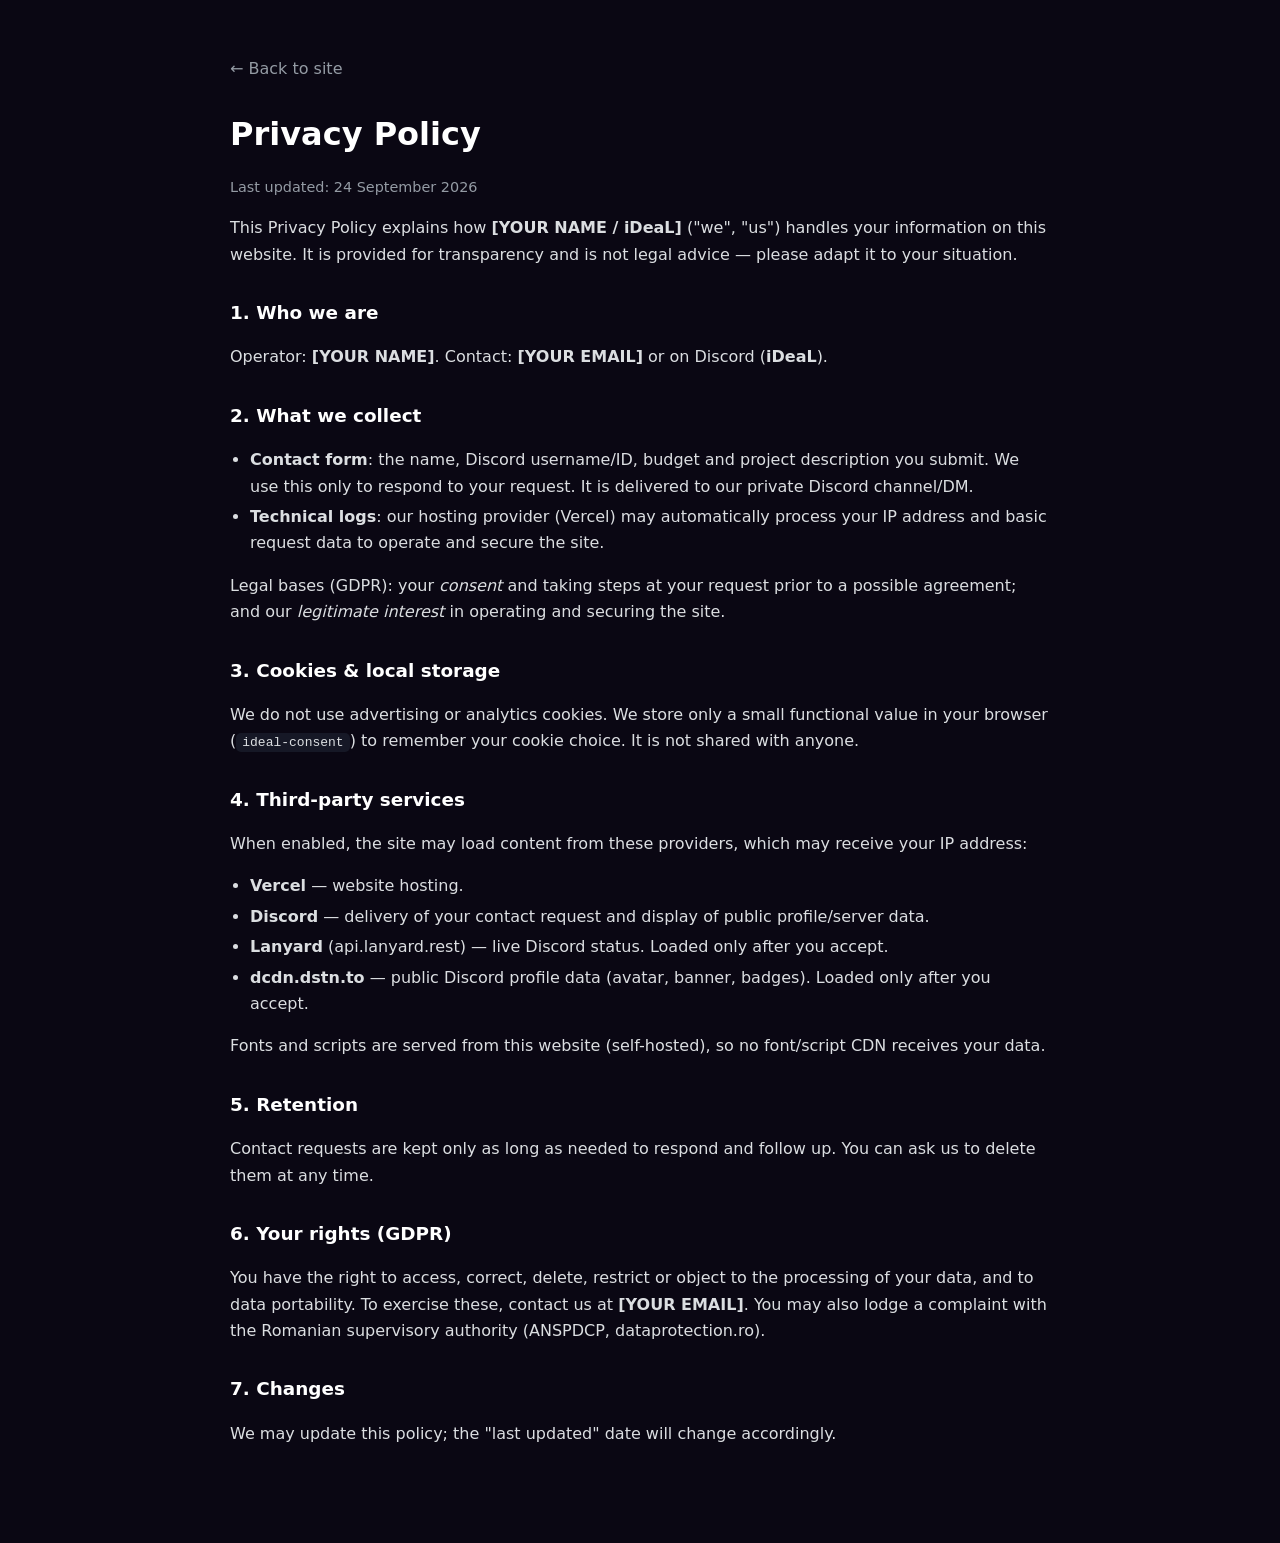
==== privacy.html @ da436e03 "v0.0.14" ====
<!DOCTYPE html><html lang="en"><head><meta charset="UTF-8">
<meta name="viewport" content="width=device-width, initial-scale=1"><title>Privacy Policy — iDeaL</title>
<style>body{margin:0;background:#0a0713;color:#dbdee1;font-family:system-ui,-apple-system,Segoe UI,Roboto,sans-serif;line-height:1.65}.wrap{max-width:820px;margin:0 auto;padding:56px 22px 80px}a{color:#a6b0ff}h1{font-size:2rem;margin:0 0 6px;color:#fff}h2{color:#fff;font-size:1.15rem;margin:30px 0 8px}.muted{color:#949ba4;font-size:.9rem}.back{display:inline-block;margin-bottom:26px;color:#949ba4;text-decoration:none}ul{padding-left:20px}li{margin:4px 0}code{background:#161826;padding:2px 6px;border-radius:5px}</style></head><body><div class="wrap">
<a class="back" href="index.html">← Back to site</a>
<h1>Privacy Policy</h1><p class="muted">Last updated: 24 September 2026</p>

<p>This Privacy Policy explains how <strong>[YOUR NAME / iDeaL]</strong> ("we", "us") handles your information on this website. It is provided for transparency and is not legal advice — please adapt it to your situation.</p>

<h2>1. Who we are</h2>
<p>Operator: <strong>[YOUR NAME]</strong>. Contact: <strong>[YOUR EMAIL]</strong> or on Discord (<strong>iDeaL</strong>).</p>

<h2>2. What we collect</h2>
<ul>
<li><strong>Contact form</strong>: the name, Discord username/ID, budget and project description you submit. We use this only to respond to your request. It is delivered to our private Discord channel/DM.</li>
<li><strong>Technical logs</strong>: our hosting provider (Vercel) may automatically process your IP address and basic request data to operate and secure the site.</li>
</ul>
<p>Legal bases (GDPR): your <em>consent</em> and taking steps at your request prior to a possible agreement; and our <em>legitimate interest</em> in operating and securing the site.</p>

<h2>3. Cookies &amp; local storage</h2>
<p>We do not use advertising or analytics cookies. We store only a small functional value in your browser (<code>ideal-consent</code>) to remember your cookie choice. It is not shared with anyone.</p>

<h2>4. Third-party services</h2>
<p>When enabled, the site may load content from these providers, which may receive your IP address:</p>
<ul>
<li><strong>Vercel</strong> — website hosting.</li>
<li><strong>Discord</strong> — delivery of your contact request and display of public profile/server data.</li>
<li><strong>Lanyard</strong> (api.lanyard.rest) — live Discord status. Loaded only after you accept.</li>
<li><strong>dcdn.dstn.to</strong> — public Discord profile data (avatar, banner, badges). Loaded only after you accept.</li>
</ul>
<p>Fonts and scripts are served from this website (self-hosted), so no font/script CDN receives your data.</p>

<h2>5. Retention</h2>
<p>Contact requests are kept only as long as needed to respond and follow up. You can ask us to delete them at any time.</p>

<h2>6. Your rights (GDPR)</h2>
<p>You have the right to access, correct, delete, restrict or object to the processing of your data, and to data portability. To exercise these, contact us at <strong>[YOUR EMAIL]</strong>. You may also lodge a complaint with the Romanian supervisory authority (ANSPDCP, dataprotection.ro).</p>

<h2>7. Changes</h2>
<p>We may update this policy; the "last updated" date will change accordingly.</p>
</div></body></html>
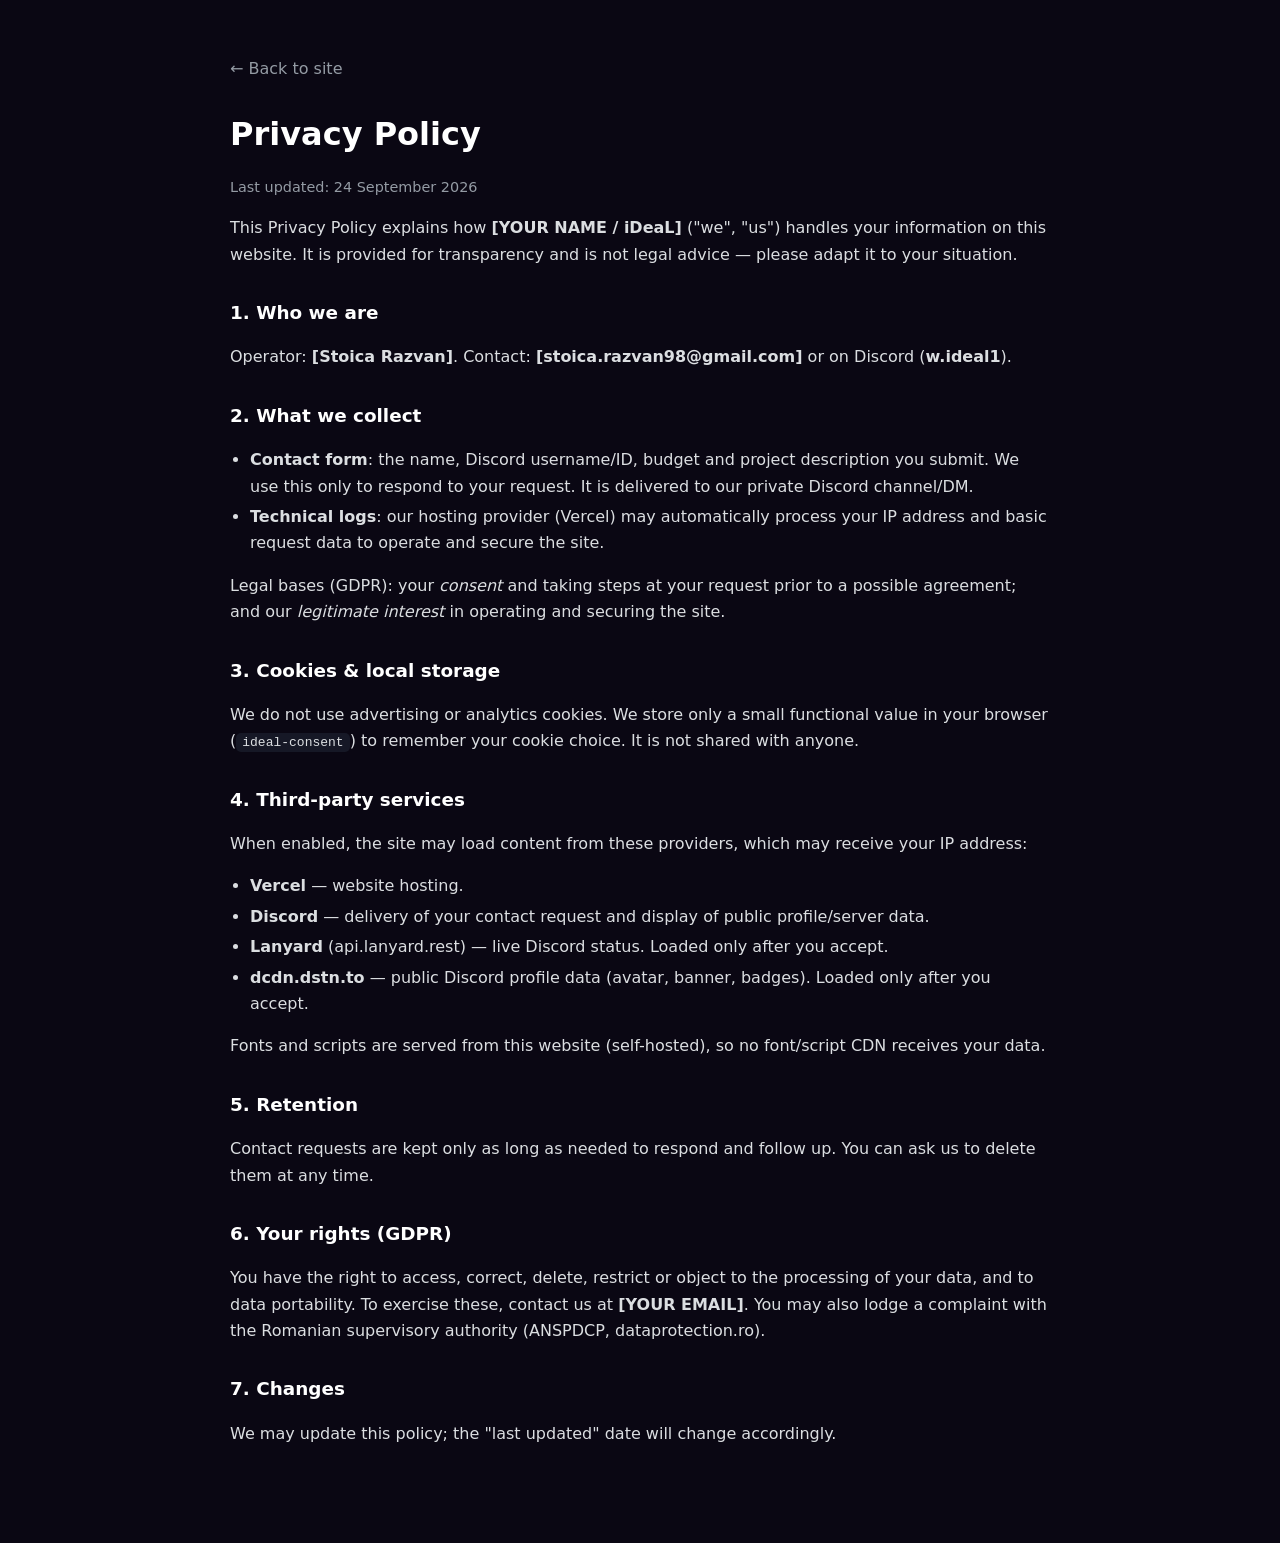
==== commit 1852cad1: "v0.0.16" ====
--- a/privacy.html
+++ b/privacy.html
@@ -7,7 +7,7 @@
 <p>This Privacy Policy explains how <strong>[YOUR NAME / iDeaL]</strong> ("we", "us") handles your information on this website. It is provided for transparency and is not legal advice — please adapt it to your situation.</p>
 
 <h2>1. Who we are</h2>
-<p>Operator: <strong>[YOUR NAME]</strong>. Contact: <strong>[YOUR EMAIL]</strong> or on Discord (<strong>iDeaL</strong>).</p>
+<p>Operator: <strong>[Stoica Razvan]</strong>. Contact: <strong>[stoica.razvan98@gmail.com]</strong> or on Discord (<strong>w.ideal1</strong>).</p>
 
 <h2>2. What we collect</h2>
 <ul>
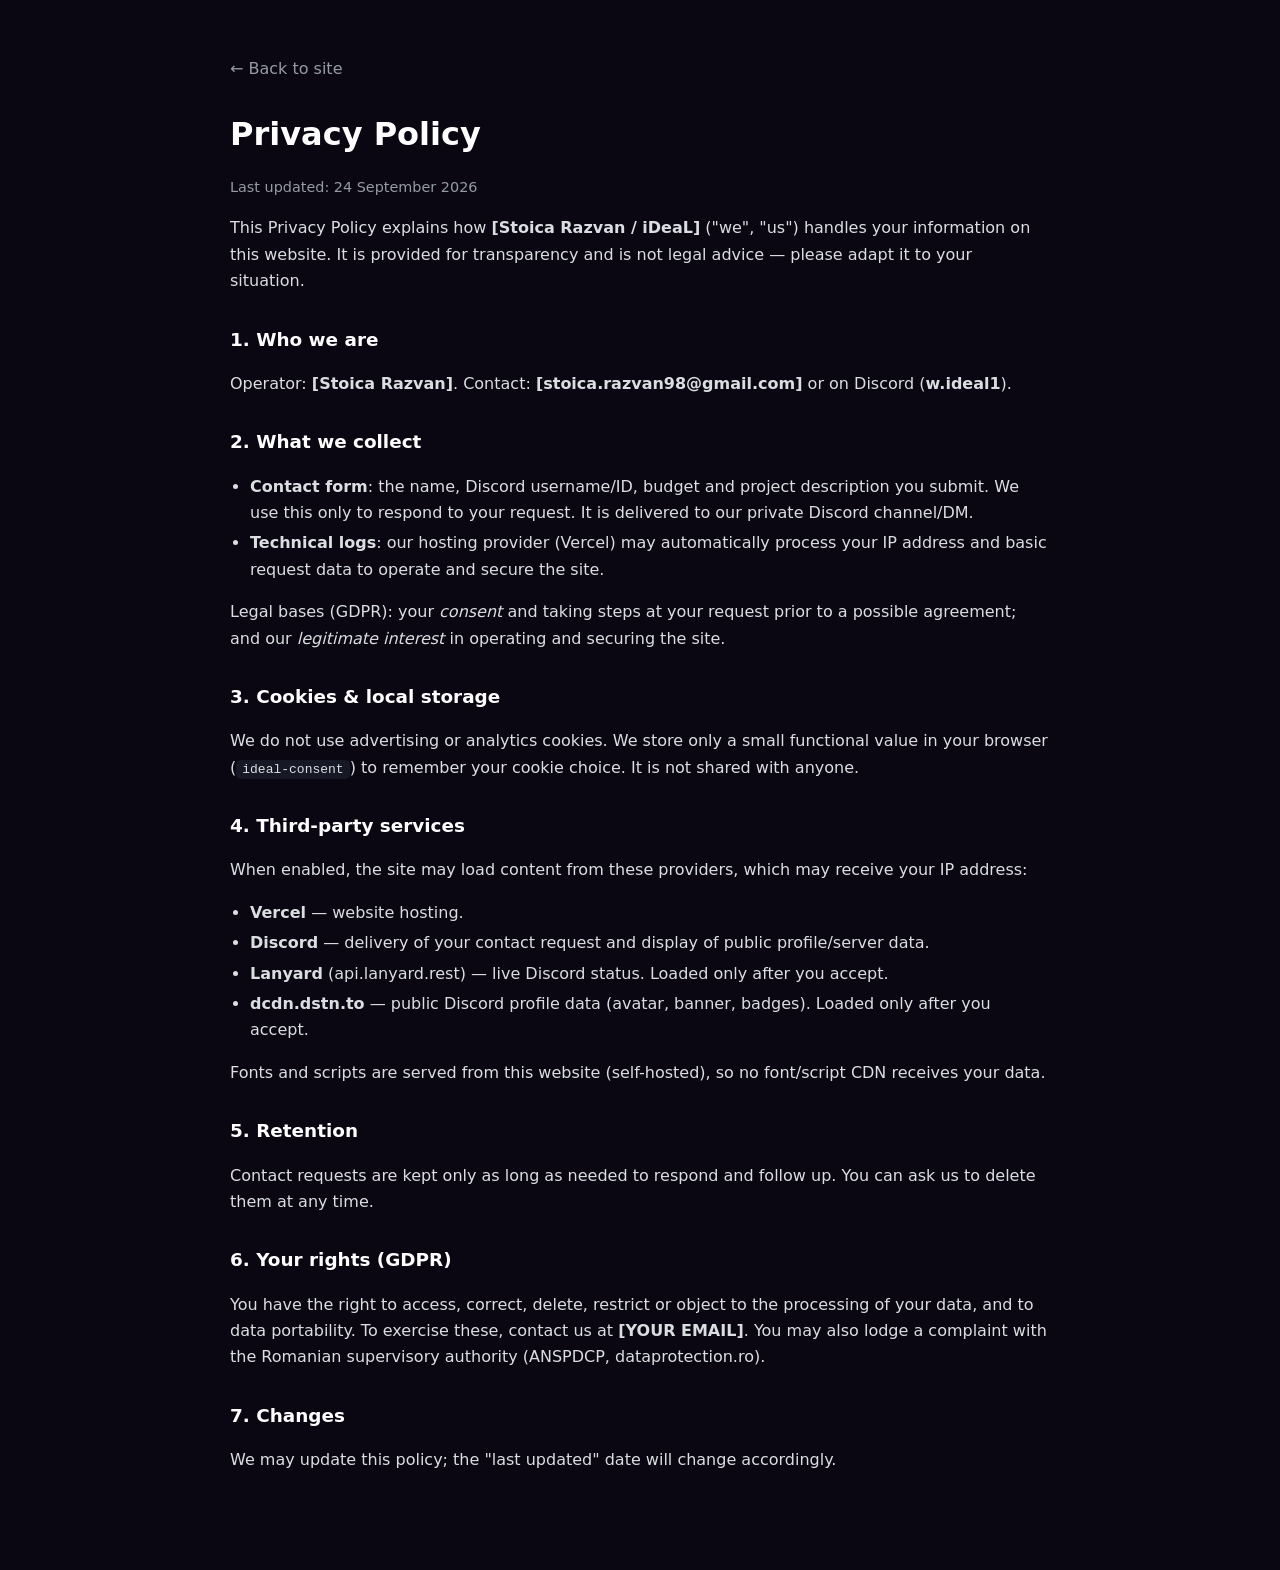
==== commit df7fef25: "v0.0.17" ====
--- a/privacy.html
+++ b/privacy.html
@@ -4,7 +4,7 @@
 <a class="back" href="index.html">← Back to site</a>
 <h1>Privacy Policy</h1><p class="muted">Last updated: 24 September 2026</p>
 
-<p>This Privacy Policy explains how <strong>[YOUR NAME / iDeaL]</strong> ("we", "us") handles your information on this website. It is provided for transparency and is not legal advice — please adapt it to your situation.</p>
+<p>This Privacy Policy explains how <strong>[Stoica Razvan / iDeaL]</strong> ("we", "us") handles your information on this website. It is provided for transparency and is not legal advice — please adapt it to your situation.</p>
 
 <h2>1. Who we are</h2>
 <p>Operator: <strong>[Stoica Razvan]</strong>. Contact: <strong>[stoica.razvan98@gmail.com]</strong> or on Discord (<strong>w.ideal1</strong>).</p>
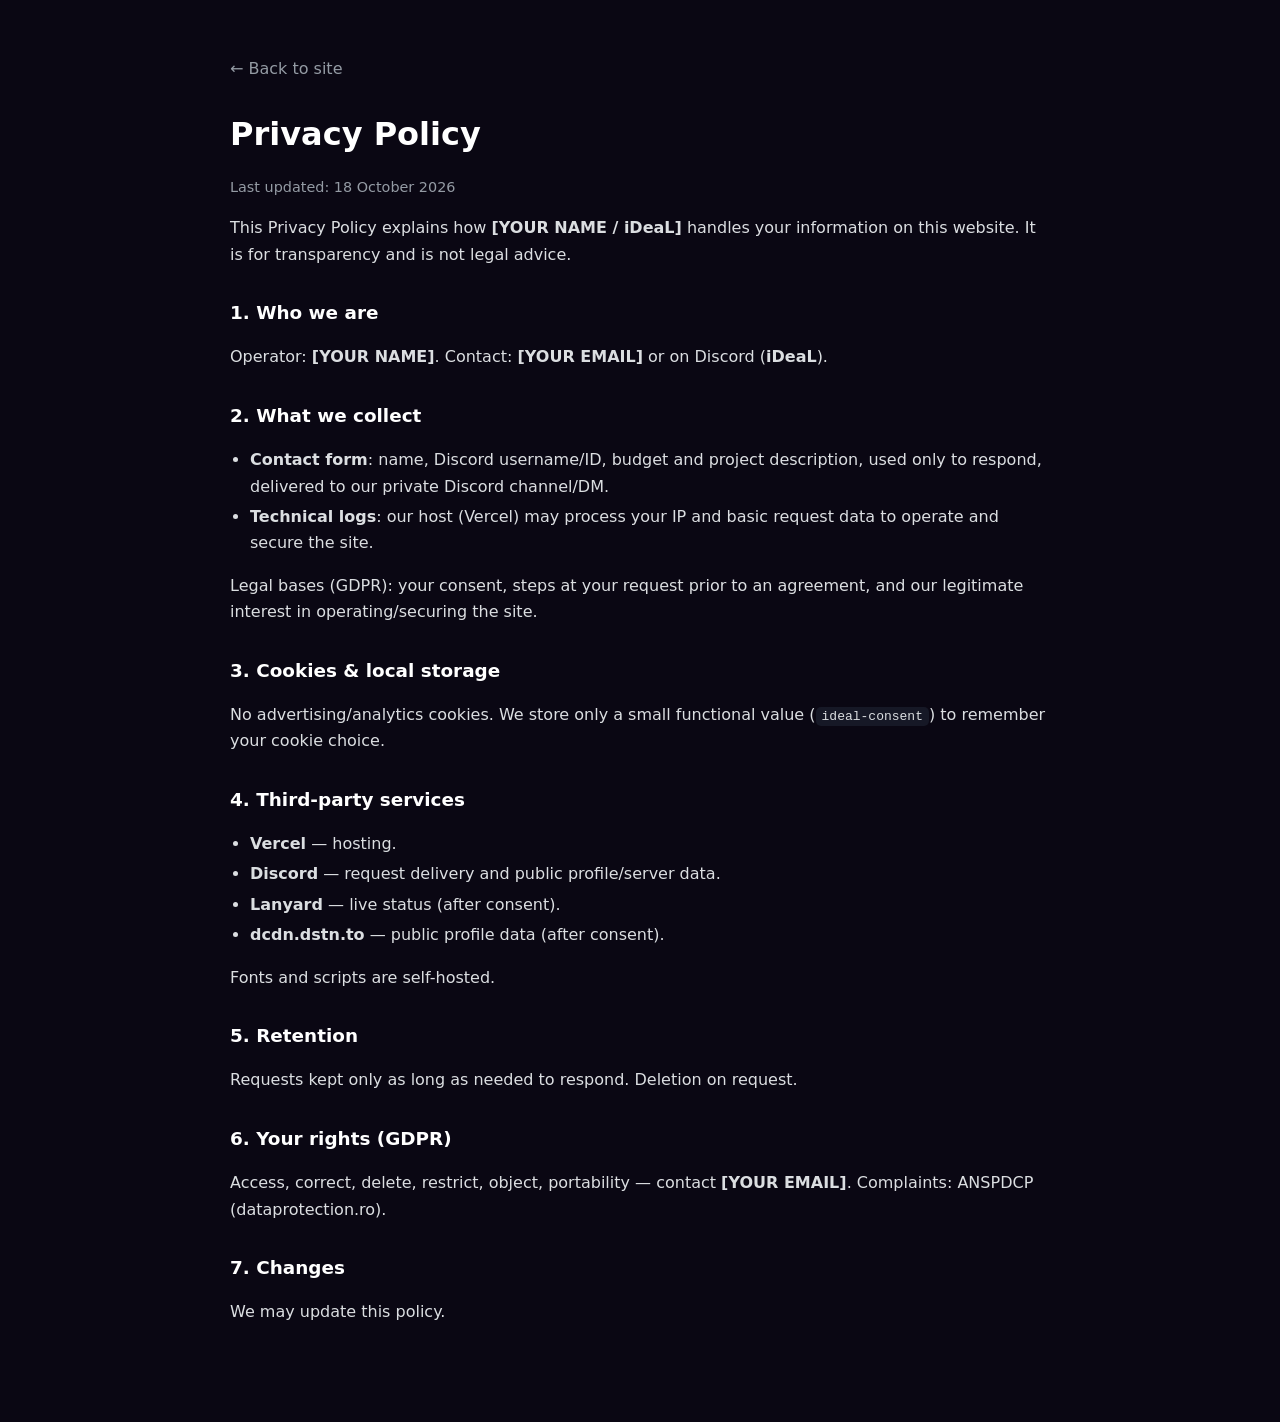
==== commit 14bfbada: "v0.0.19" ====
--- a/privacy.html
+++ b/privacy.html
@@ -1,40 +1,11 @@
-<!DOCTYPE html><html lang="en"><head><meta charset="UTF-8">
-<meta name="viewport" content="width=device-width, initial-scale=1"><title>Privacy Policy — iDeaL</title>
-<style>body{margin:0;background:#0a0713;color:#dbdee1;font-family:system-ui,-apple-system,Segoe UI,Roboto,sans-serif;line-height:1.65}.wrap{max-width:820px;margin:0 auto;padding:56px 22px 80px}a{color:#a6b0ff}h1{font-size:2rem;margin:0 0 6px;color:#fff}h2{color:#fff;font-size:1.15rem;margin:30px 0 8px}.muted{color:#949ba4;font-size:.9rem}.back{display:inline-block;margin-bottom:26px;color:#949ba4;text-decoration:none}ul{padding-left:20px}li{margin:4px 0}code{background:#161826;padding:2px 6px;border-radius:5px}</style></head><body><div class="wrap">
-<a class="back" href="index.html">← Back to site</a>
-<h1>Privacy Policy</h1><p class="muted">Last updated: 24 September 2026</p>
-
-<p>This Privacy Policy explains how <strong>[Stoica Razvan / iDeaL]</strong> ("we", "us") handles your information on this website. It is provided for transparency and is not legal advice — please adapt it to your situation.</p>
-
-<h2>1. Who we are</h2>
-<p>Operator: <strong>[Stoica Razvan]</strong>. Contact: <strong>[stoica.razvan98@gmail.com]</strong> or on Discord (<strong>w.ideal1</strong>).</p>
-
-<h2>2. What we collect</h2>
-<ul>
-<li><strong>Contact form</strong>: the name, Discord username/ID, budget and project description you submit. We use this only to respond to your request. It is delivered to our private Discord channel/DM.</li>
-<li><strong>Technical logs</strong>: our hosting provider (Vercel) may automatically process your IP address and basic request data to operate and secure the site.</li>
-</ul>
-<p>Legal bases (GDPR): your <em>consent</em> and taking steps at your request prior to a possible agreement; and our <em>legitimate interest</em> in operating and securing the site.</p>
-
-<h2>3. Cookies &amp; local storage</h2>
-<p>We do not use advertising or analytics cookies. We store only a small functional value in your browser (<code>ideal-consent</code>) to remember your cookie choice. It is not shared with anyone.</p>
-
-<h2>4. Third-party services</h2>
-<p>When enabled, the site may load content from these providers, which may receive your IP address:</p>
-<ul>
-<li><strong>Vercel</strong> — website hosting.</li>
-<li><strong>Discord</strong> — delivery of your contact request and display of public profile/server data.</li>
-<li><strong>Lanyard</strong> (api.lanyard.rest) — live Discord status. Loaded only after you accept.</li>
-<li><strong>dcdn.dstn.to</strong> — public Discord profile data (avatar, banner, badges). Loaded only after you accept.</li>
-</ul>
-<p>Fonts and scripts are served from this website (self-hosted), so no font/script CDN receives your data.</p>
-
-<h2>5. Retention</h2>
-<p>Contact requests are kept only as long as needed to respond and follow up. You can ask us to delete them at any time.</p>
-
-<h2>6. Your rights (GDPR)</h2>
-<p>You have the right to access, correct, delete, restrict or object to the processing of your data, and to data portability. To exercise these, contact us at <strong>[YOUR EMAIL]</strong>. You may also lodge a complaint with the Romanian supervisory authority (ANSPDCP, dataprotection.ro).</p>
-
-<h2>7. Changes</h2>
-<p>We may update this policy; the "last updated" date will change accordingly.</p>
-</div></body></html>+<!DOCTYPE html><html lang="en"><head><meta charset="UTF-8"><meta name="viewport" content="width=device-width, initial-scale=1"><title>Privacy Policy — iDeaL</title><style>body{margin:0;background:#0a0713;color:#dbdee1;font-family:system-ui,-apple-system,Segoe UI,Roboto,sans-serif;line-height:1.65}.wrap{max-width:820px;margin:0 auto;padding:56px 22px 80px}a{color:#a6b0ff}h1{font-size:2rem;margin:0 0 6px;color:#fff}h2{color:#fff;font-size:1.15rem;margin:30px 0 8px}.muted{color:#949ba4;font-size:.9rem}.back{display:inline-block;margin-bottom:26px;color:#949ba4;text-decoration:none}ul{padding-left:20px}li{margin:4px 0}code{background:#161826;padding:2px 6px;border-radius:5px}</style></head><body><div class="wrap">
+<a class="back" href="index.html">← Back to site</a><h1>Privacy Policy</h1><p class="muted">Last updated: 18 October 2026</p>
+<p>This Privacy Policy explains how <strong>[YOUR NAME / iDeaL]</strong> handles your information on this website. It is for transparency and is not legal advice.</p>
+<h2>1. Who we are</h2><p>Operator: <strong>[YOUR NAME]</strong>. Contact: <strong>[YOUR EMAIL]</strong> or on Discord (<strong>iDeaL</strong>).</p>
+<h2>2. What we collect</h2><ul><li><strong>Contact form</strong>: name, Discord username/ID, budget and project description, used only to respond, delivered to our private Discord channel/DM.</li><li><strong>Technical logs</strong>: our host (Vercel) may process your IP and basic request data to operate and secure the site.</li></ul>
+<p>Legal bases (GDPR): your consent, steps at your request prior to an agreement, and our legitimate interest in operating/securing the site.</p>
+<h2>3. Cookies &amp; local storage</h2><p>No advertising/analytics cookies. We store only a small functional value (<code>ideal-consent</code>) to remember your cookie choice.</p>
+<h2>4. Third-party services</h2><ul><li><strong>Vercel</strong> — hosting.</li><li><strong>Discord</strong> — request delivery and public profile/server data.</li><li><strong>Lanyard</strong> — live status (after consent).</li><li><strong>dcdn.dstn.to</strong> — public profile data (after consent).</li></ul><p>Fonts and scripts are self-hosted.</p>
+<h2>5. Retention</h2><p>Requests kept only as long as needed to respond. Deletion on request.</p>
+<h2>6. Your rights (GDPR)</h2><p>Access, correct, delete, restrict, object, portability — contact <strong>[YOUR EMAIL]</strong>. Complaints: ANSPDCP (dataprotection.ro).</p>
+<h2>7. Changes</h2><p>We may update this policy.</p></div></body></html>
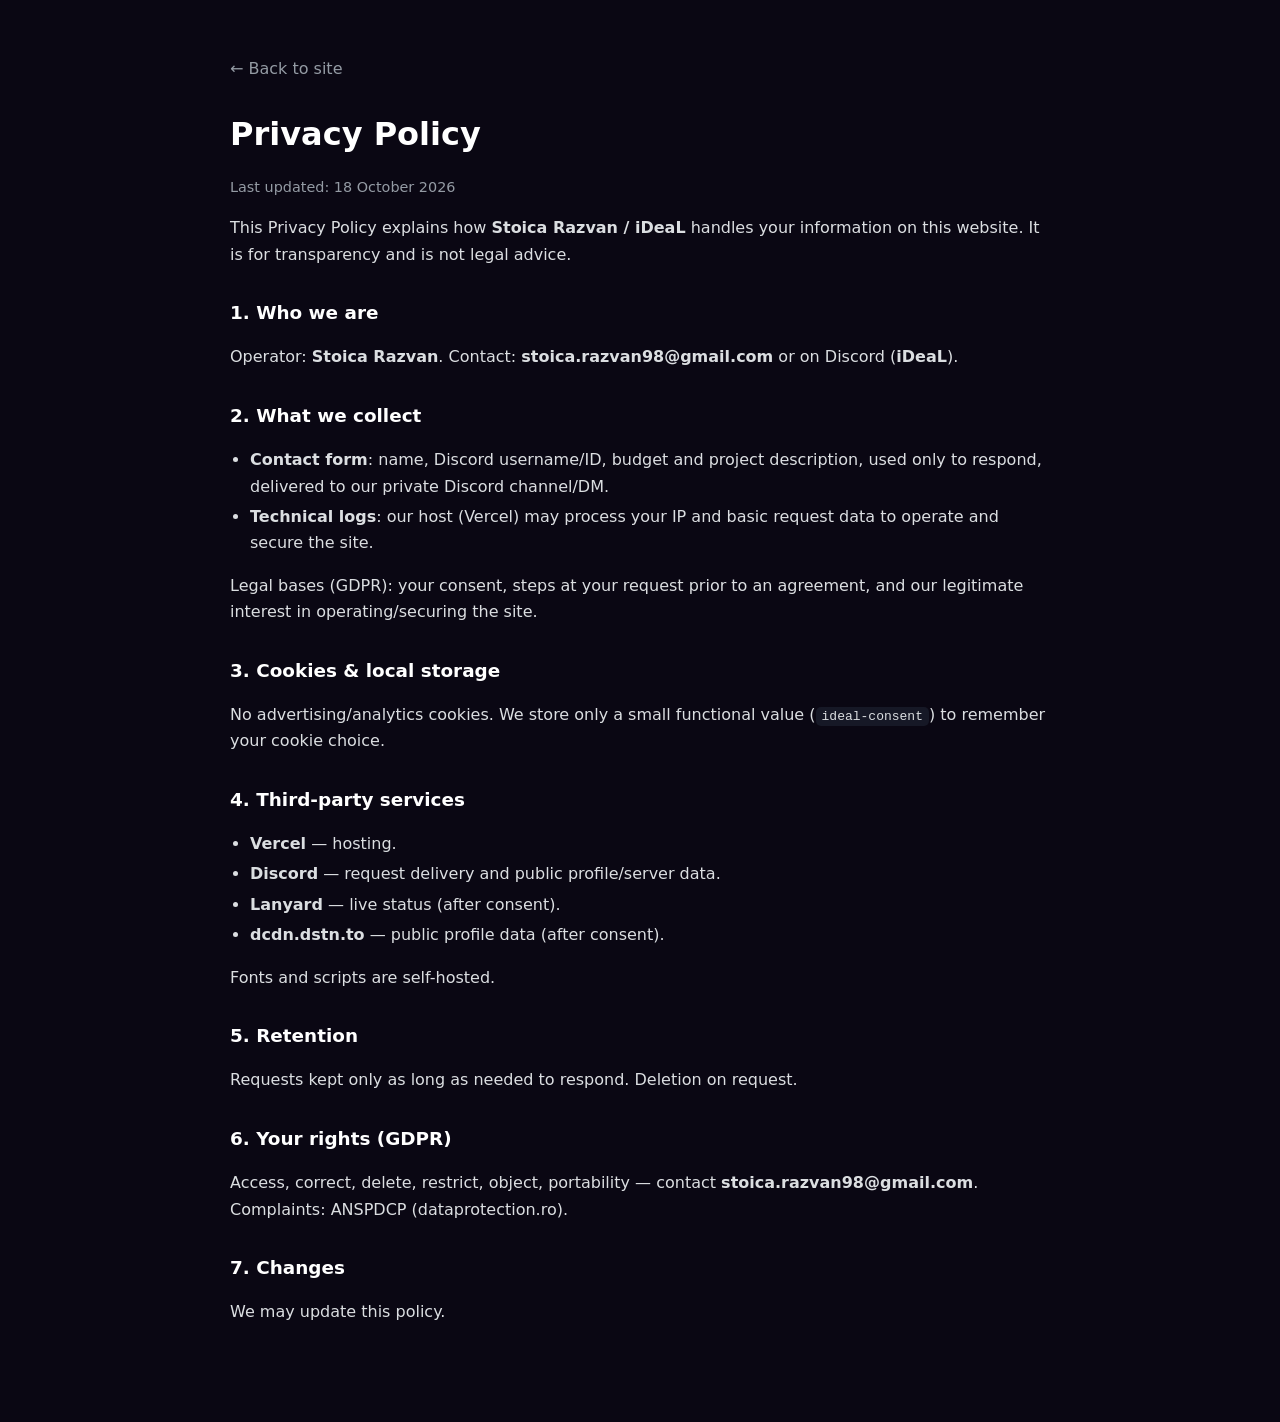
==== commit d7573b6a: "v0.0.20" ====
--- a/privacy.html
+++ b/privacy.html
@@ -1,11 +1,11 @@
 <!DOCTYPE html><html lang="en"><head><meta charset="UTF-8"><meta name="viewport" content="width=device-width, initial-scale=1"><title>Privacy Policy — iDeaL</title><style>body{margin:0;background:#0a0713;color:#dbdee1;font-family:system-ui,-apple-system,Segoe UI,Roboto,sans-serif;line-height:1.65}.wrap{max-width:820px;margin:0 auto;padding:56px 22px 80px}a{color:#a6b0ff}h1{font-size:2rem;margin:0 0 6px;color:#fff}h2{color:#fff;font-size:1.15rem;margin:30px 0 8px}.muted{color:#949ba4;font-size:.9rem}.back{display:inline-block;margin-bottom:26px;color:#949ba4;text-decoration:none}ul{padding-left:20px}li{margin:4px 0}code{background:#161826;padding:2px 6px;border-radius:5px}</style></head><body><div class="wrap">
 <a class="back" href="index.html">← Back to site</a><h1>Privacy Policy</h1><p class="muted">Last updated: 18 October 2026</p>
-<p>This Privacy Policy explains how <strong>[YOUR NAME / iDeaL]</strong> handles your information on this website. It is for transparency and is not legal advice.</p>
-<h2>1. Who we are</h2><p>Operator: <strong>[YOUR NAME]</strong>. Contact: <strong>[YOUR EMAIL]</strong> or on Discord (<strong>iDeaL</strong>).</p>
+<p>This Privacy Policy explains how <strong>Stoica Razvan / iDeaL</strong> handles your information on this website. It is for transparency and is not legal advice.</p>
+<h2>1. Who we are</h2><p>Operator: <strong>Stoica Razvan</strong>. Contact: <strong>stoica.razvan98@gmail.com</strong> or on Discord (<strong>iDeaL</strong>).</p>
 <h2>2. What we collect</h2><ul><li><strong>Contact form</strong>: name, Discord username/ID, budget and project description, used only to respond, delivered to our private Discord channel/DM.</li><li><strong>Technical logs</strong>: our host (Vercel) may process your IP and basic request data to operate and secure the site.</li></ul>
 <p>Legal bases (GDPR): your consent, steps at your request prior to an agreement, and our legitimate interest in operating/securing the site.</p>
 <h2>3. Cookies &amp; local storage</h2><p>No advertising/analytics cookies. We store only a small functional value (<code>ideal-consent</code>) to remember your cookie choice.</p>
 <h2>4. Third-party services</h2><ul><li><strong>Vercel</strong> — hosting.</li><li><strong>Discord</strong> — request delivery and public profile/server data.</li><li><strong>Lanyard</strong> — live status (after consent).</li><li><strong>dcdn.dstn.to</strong> — public profile data (after consent).</li></ul><p>Fonts and scripts are self-hosted.</p>
 <h2>5. Retention</h2><p>Requests kept only as long as needed to respond. Deletion on request.</p>
-<h2>6. Your rights (GDPR)</h2><p>Access, correct, delete, restrict, object, portability — contact <strong>[YOUR EMAIL]</strong>. Complaints: ANSPDCP (dataprotection.ro).</p>
+<h2>6. Your rights (GDPR)</h2><p>Access, correct, delete, restrict, object, portability — contact <strong>stoica.razvan98@gmail.com</strong>. Complaints: ANSPDCP (dataprotection.ro).</p>
 <h2>7. Changes</h2><p>We may update this policy.</p></div></body></html>
